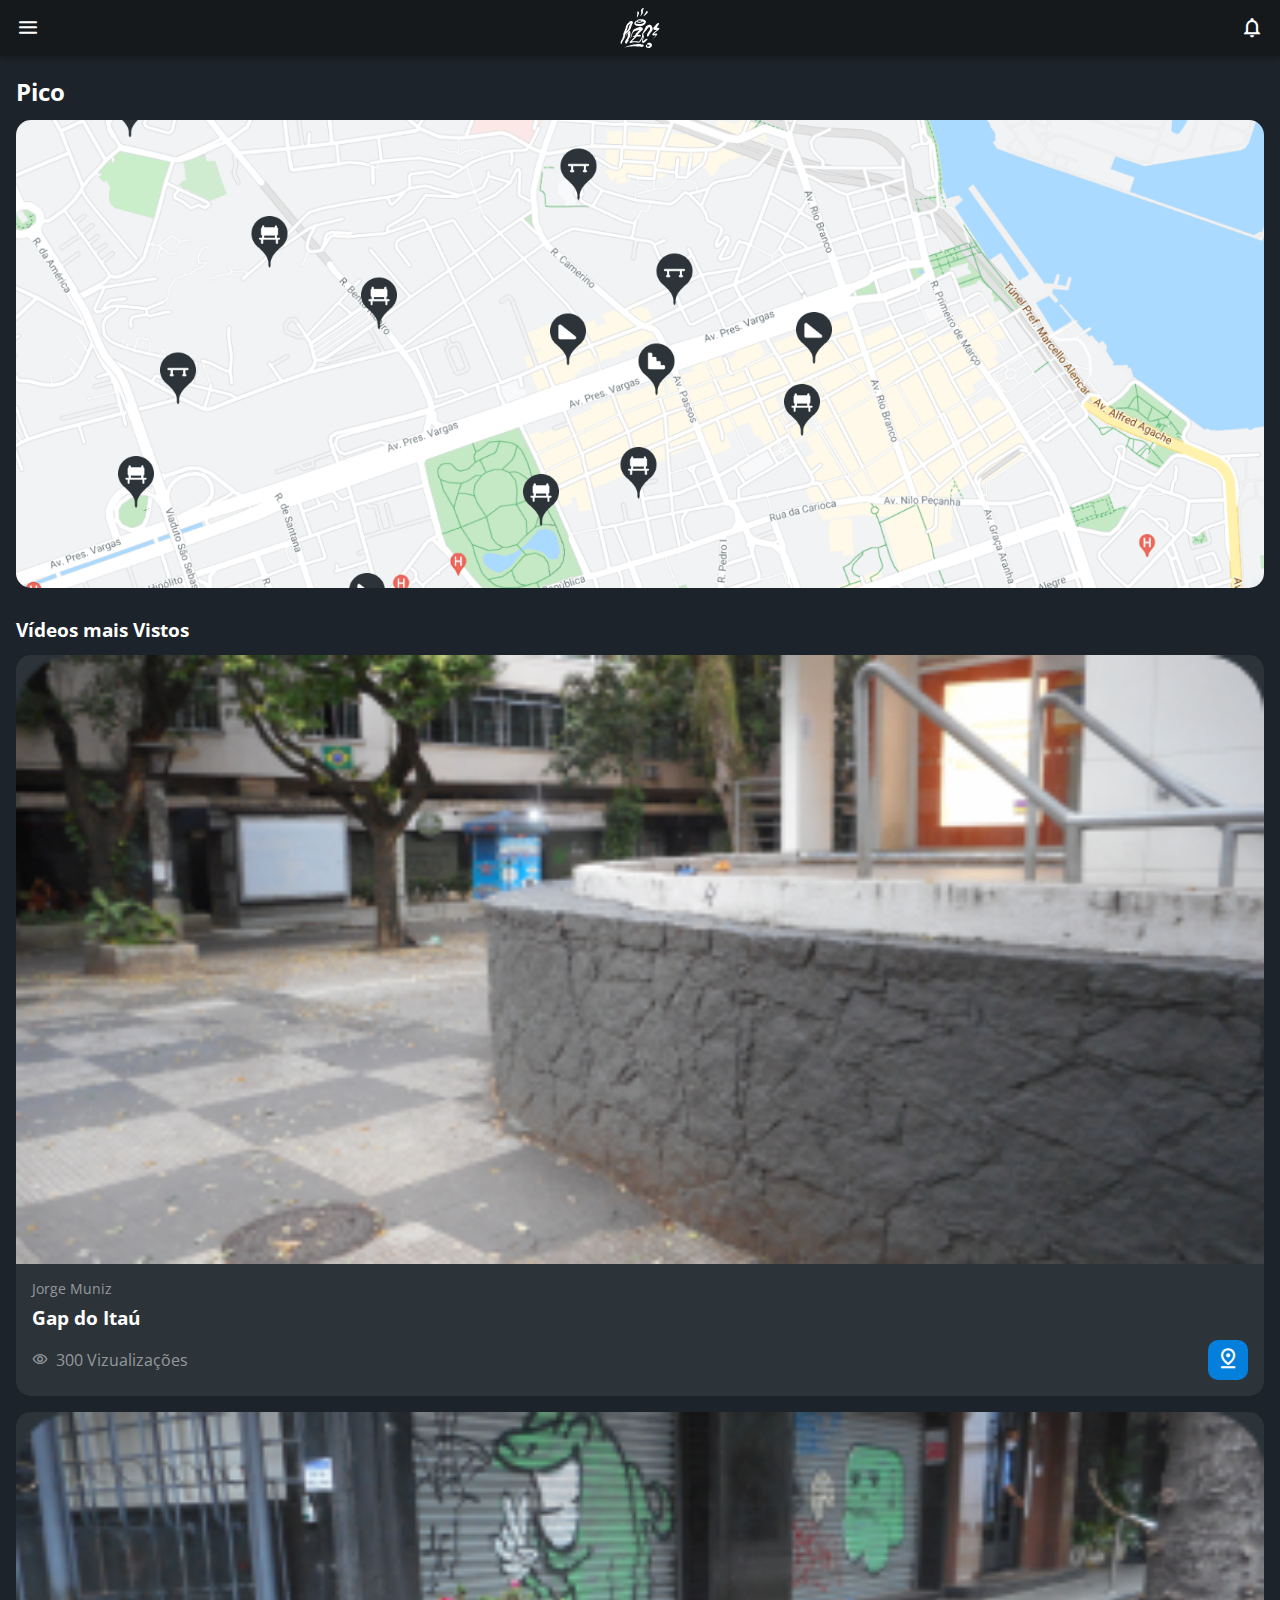
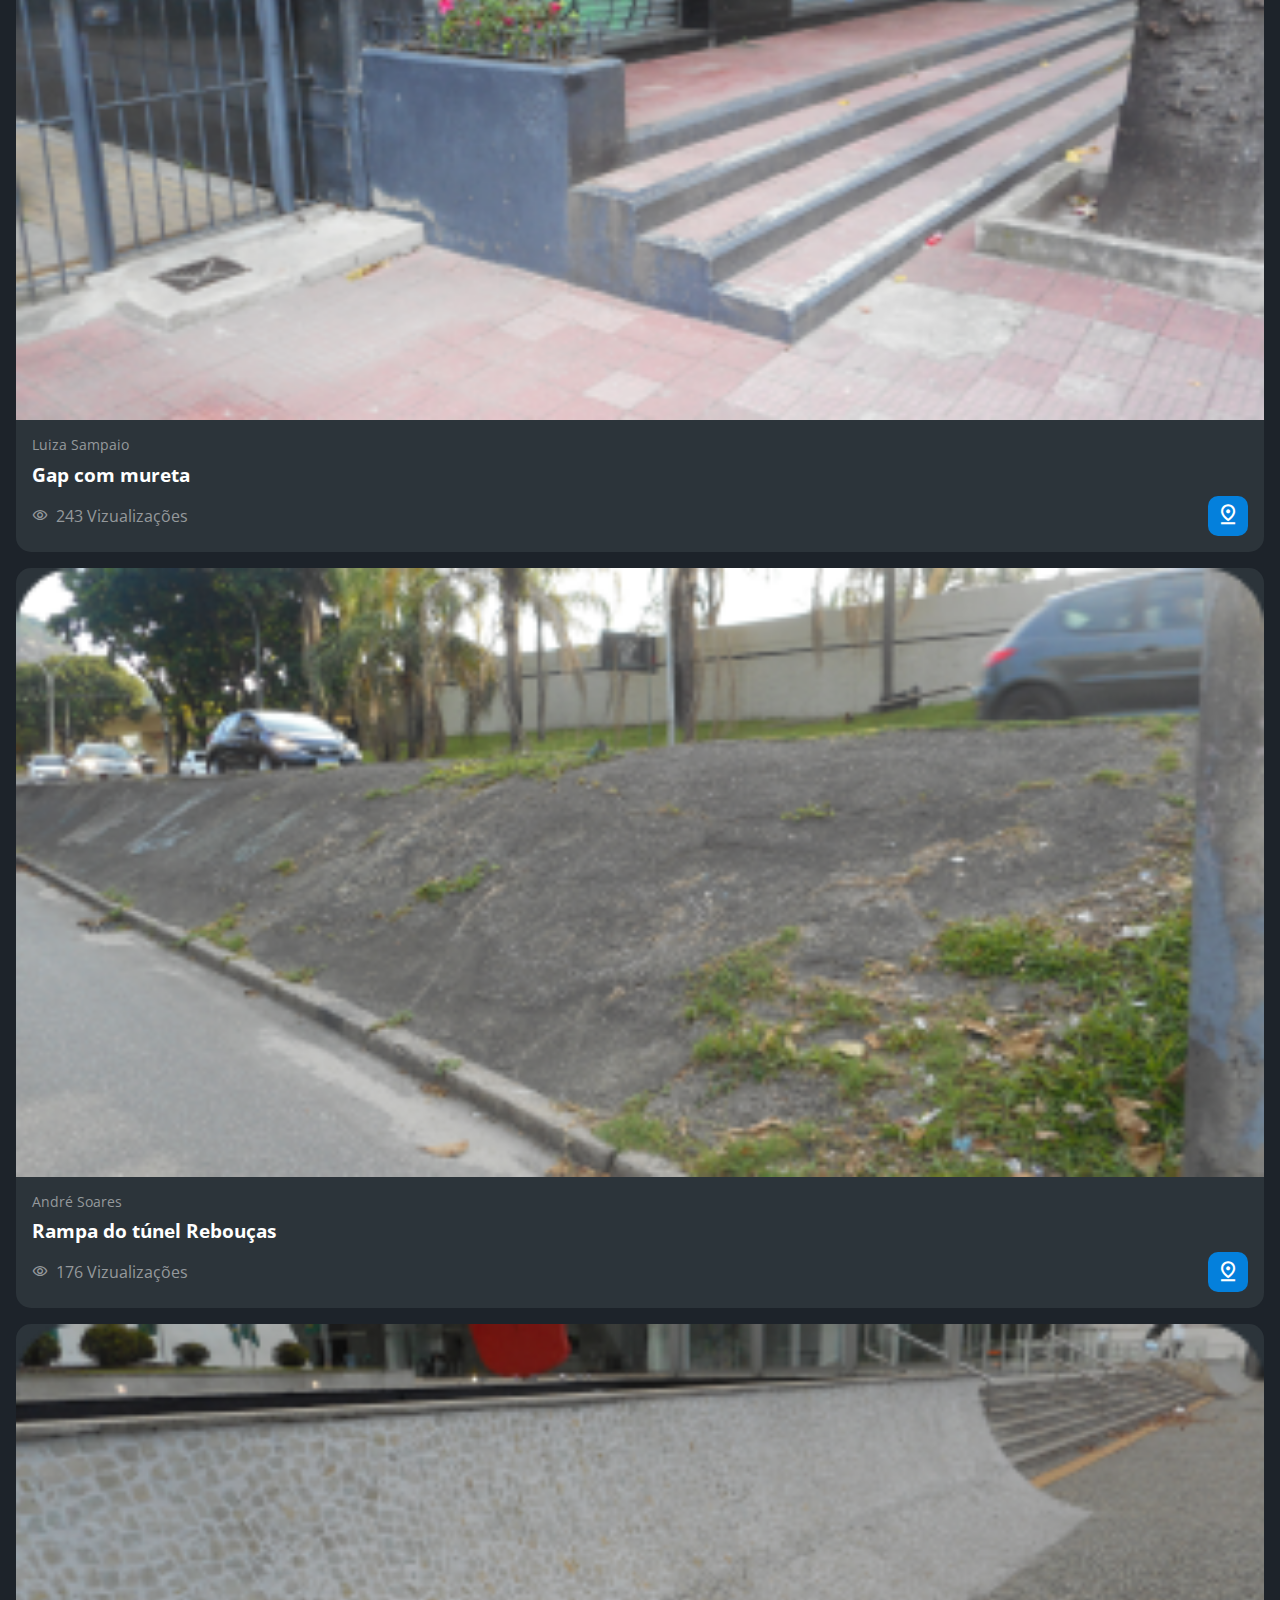
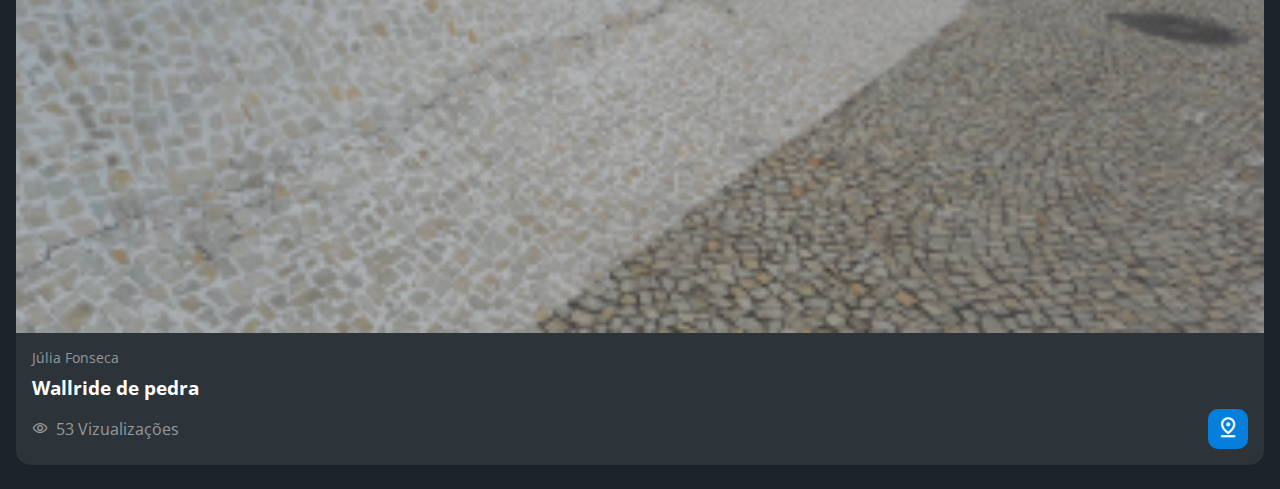
==== Web/pico.html @ 44b60551 "Create Pico Page" ====
<!DOCTYPE html>
<html lang="pt-br">
<head>
    <meta charset="UTF-8">
    <meta http-equiv="X-UA-Compatible" content="IE=edge">
    <meta name="viewport" content="width=device-width, initial-scale=1.0">
    <title>HZC | Pico</title>
    <link rel="preconnect" href="https://fonts.googleapis.com">
    <link rel="preconnect" href="https://fonts.gstatic.com" crossorigin>
    <link rel="stylesheet" href="https://fonts.googleapis.com/css2?family=Open+Sans:wght@400;600;700&display=swap">
    <link rel="stylesheet" href="assets/css/reset.css">
    <link rel="stylesheet" href="assets/css/style.css">
</head>
<body class="body">
    <header class="cabecalho">
        <button class="cabecalho__menu" aria-label="Menu"><i></i></button>
        <img src="assets/img/logo.svg" alt="Logotipo da HZC" class="cabecalho__logo">
        <button class="cabecalho__notificacao" aria-label="Notificação"><i></i></button>
    </header>
    <nav class="menu-lateral">
        <img src="assets/img/logo.svg" alt="Logo lateral" class="menu-lateral__logo">
        <a href="./index.html" class="menu-lateral__link menu-lateral__link--inicio">Inicio</a>
        <a href="#" class="menu-lateral__link menu-lateral__link--videos">Vídeos</a>
        <a href="#" class="menu-lateral__link menu-lateral__link--picos menu-lateral__link--ativo">Picos</a>
        <a href="#" class="menu-lateral__link menu-lateral__link--integrantes">Integrantes</a>
        <a href="#" class="menu-lateral__link menu-lateral__link--camisas">Camisas</a>
        <a href="#" class="menu-lateral__link menu-lateral__link--pinturas">Pinturas</a>
    </nav>
    <main class="principal">
        <h2 class="titulo-pagina">Pico</h2>
        <article class="mapa mapa--destaque mapa--picos">
        </article>
    <section class="secao secao-videos">
        <h3 class="titulo-secao">Vídeos mais Vistos</h3>
        <article class="cartao">
            <img src="assets/img/Rectangle 5.png" alt="Video 1" class="cartao__imagem">
            <div class="cartao__conteudo">
                <p class="cartao__perfil">Jorge Muniz</p>
                <h3 class="cartao__titulo">Gap do Itaú</h3>
                <p class="cartao__info cartao__info--vizualizacao">300 Vizualizações</p>
                <button class="cartao__botao cartao__botao--local" aria-label="Botao de Local"></button>
            </div>
        </article>
        <article class="cartao">
            <img src="assets/img/Rectangle 5 (1).png" alt="Video 1" class="cartao__imagem">
            <div class="cartao__conteudo">
                <p class="cartao__perfil">Luiza Sampaio</p>
                <h3 class="cartao__titulo">Gap com mureta</h3>
                <p class="cartao__info cartao__info--vizualizacao">243 Vizualizações</p>
                <button class="cartao__botao cartao__botao--local" aria-label="Botao de Local"></button>
            </div>
        </article>
        <article class="cartao">
            <img src="assets/img/Rectangle 5 (2).png" alt="Video 1" class="cartao__imagem">
            <div class="cartao__conteudo">
                <p class="cartao__perfil">André Soares</p>
                <h3 class="cartao__titulo">Rampa do túnel Rebouças</h3>
                <p class="cartao__info cartao__info--vizualizacao">176 Vizualizações</p>
                <button class="cartao__botao cartao__botao--local" aria-label="Botao de Local"></button>
            </div>
        </article>
        <article class="cartao">
            <img src="assets/img/Rectangle 5 (3).png" alt="Video 1" class="cartao__imagem">
            <div class="cartao__conteudo">
                <p class="cartao__perfil">Júlia Fonseca</p>
                <h3 class="cartao__titulo">Wallride de pedra</h3>
                <p class="cartao__info cartao__info--vizualizacao">53 Vizualizações</p>
                <button class="cartao__botao cartao__botao--local" aria-label="Botao de Local"></button>
            </div>
        </article>
    </section>
    </main>

    <script src="index.js"></script>
</body>
</html>
---- Web/assets/css/style.css ----
@font-face {
  font-family: "icones";
  src: url(../font/icones.ttf);
}

body {
  background-color: #1d232a;
  font-family: "Open Sans", "icones", sans-serif;
  color: #ffffff;
  transition: all 0.5s;
}


.cabecalho {
  display: flex;
  justify-content: space-between;
  align-items: center;
  background-color: #15191c;
  padding: 8px 16px;
  box-shadow: 0px 4px 4px rgba(0, 0, 0, 0.16);
}

.cabecalho__menu i::before {
  content: "\e904";
  font-size: 24px;
}

.cabecalho__notificacao i::before {
  content: "\e906";
  font-size: 24px;
}

.cabecalho__logo {
  width: 40px;
}

.menu-lateral{
  display: flex;
  flex-direction: column;
  background-color: #15191c;
  width: 60vw;
  height: 100vh;

  position: absolute;
  left: -100vw;
  transition: .25s;
}
 
.menu-lateral--ativo{
  left:0;
  transition: .25s;
}

.menu-lateral__logo{
  width: 118px;
  align-self: center;
  padding: 16px;
}

.menu-lateral__link{
  height: 64px;
  color: #95999C;
  padding-left: 64px;
  display: flex;
  align-items: center;
}

.menu-lateral__link--ativo{
  color: white;
  padding-left: 56px;
  border-left: 8px solid white;
}


.menu-lateral__link::before {
  width: 24px;
  height: 24px;
  font-size: 24px;
  position: absolute;
  left: 24px;
}

.menu-lateral__link--inicio::before {
  content: "\e902";
}

.menu-lateral__link--videos::before {
  content: "\e90e";
}

.menu-lateral__link--picos::before {
  content: "\e909";
}

.menu-lateral__link--integrantes::before {
  content: "\e903";
}

.menu-lateral__link--camisas::before {
  content: "\e900";
}

.menu-lateral__link--pinturas::before {
  content: "\e90a";
}

.principal{
  padding: 24px 16px;
  display: grid;
  gap: 16px;
}

.titulo-pagina{
  font-size: 1.5rem;
  font-weight: 700;
}

.mapa{
  border-radius: 15px;
  overflow: hidden;
}
.mapa__imagem{
  width: 960px;
  height: 500px;
}
.mapa--destaque{
  margin-bottom: 16px;
}
.mapa--picos{
  width: 100%;
  height: 468px;
  background-image: url(../img/mapa-picos.png);
  background-size: cover;
  background-repeat: no-repeat;
  background-position: center;
  border-radius: 15px;
}

.titulo-secao {
  font-size: 1.2rem;
  font-weight: 700;
  transition: all 0.25s;
}

.secao {
  display: grid;
  gap: 16px;
}

.cartao{
  width: 100%;
  border-radius: 15px;
  overflow: hidden;
  background-color: #2c343a;
}

.cartao__conteudo {
  padding: 16px;
  display: grid;
  grid-template-columns: auto 1fr;
  gap: 12px;
}

.cartao__titulo{
  font-size: 1.2rem;
  font-weight: 700;
  grid-column: span 2;
}
.cartao__perfil{
  color: #95999c;
  font-size: 0.9rem;
  grid-column: span 2;
}

.cartao__info {
  display: flex;
  align-items: center;
  color: #95999c;
}

.cartao__info--vizualizacao::before {
  content: "\e90f";
  margin-right: 8px;
}



.cartao__botao {
  display: flex;
  justify-content: center;
  align-items: center;
  background-color: #0480dc;
  width: 40px;
  height: 40px;
  border-radius: 10px;
  font-size: 0.9rem;
  justify-self: flex-end;
}


.cartao__botao--local::before {
  content: "\e909";
  font-size: 24px;
}
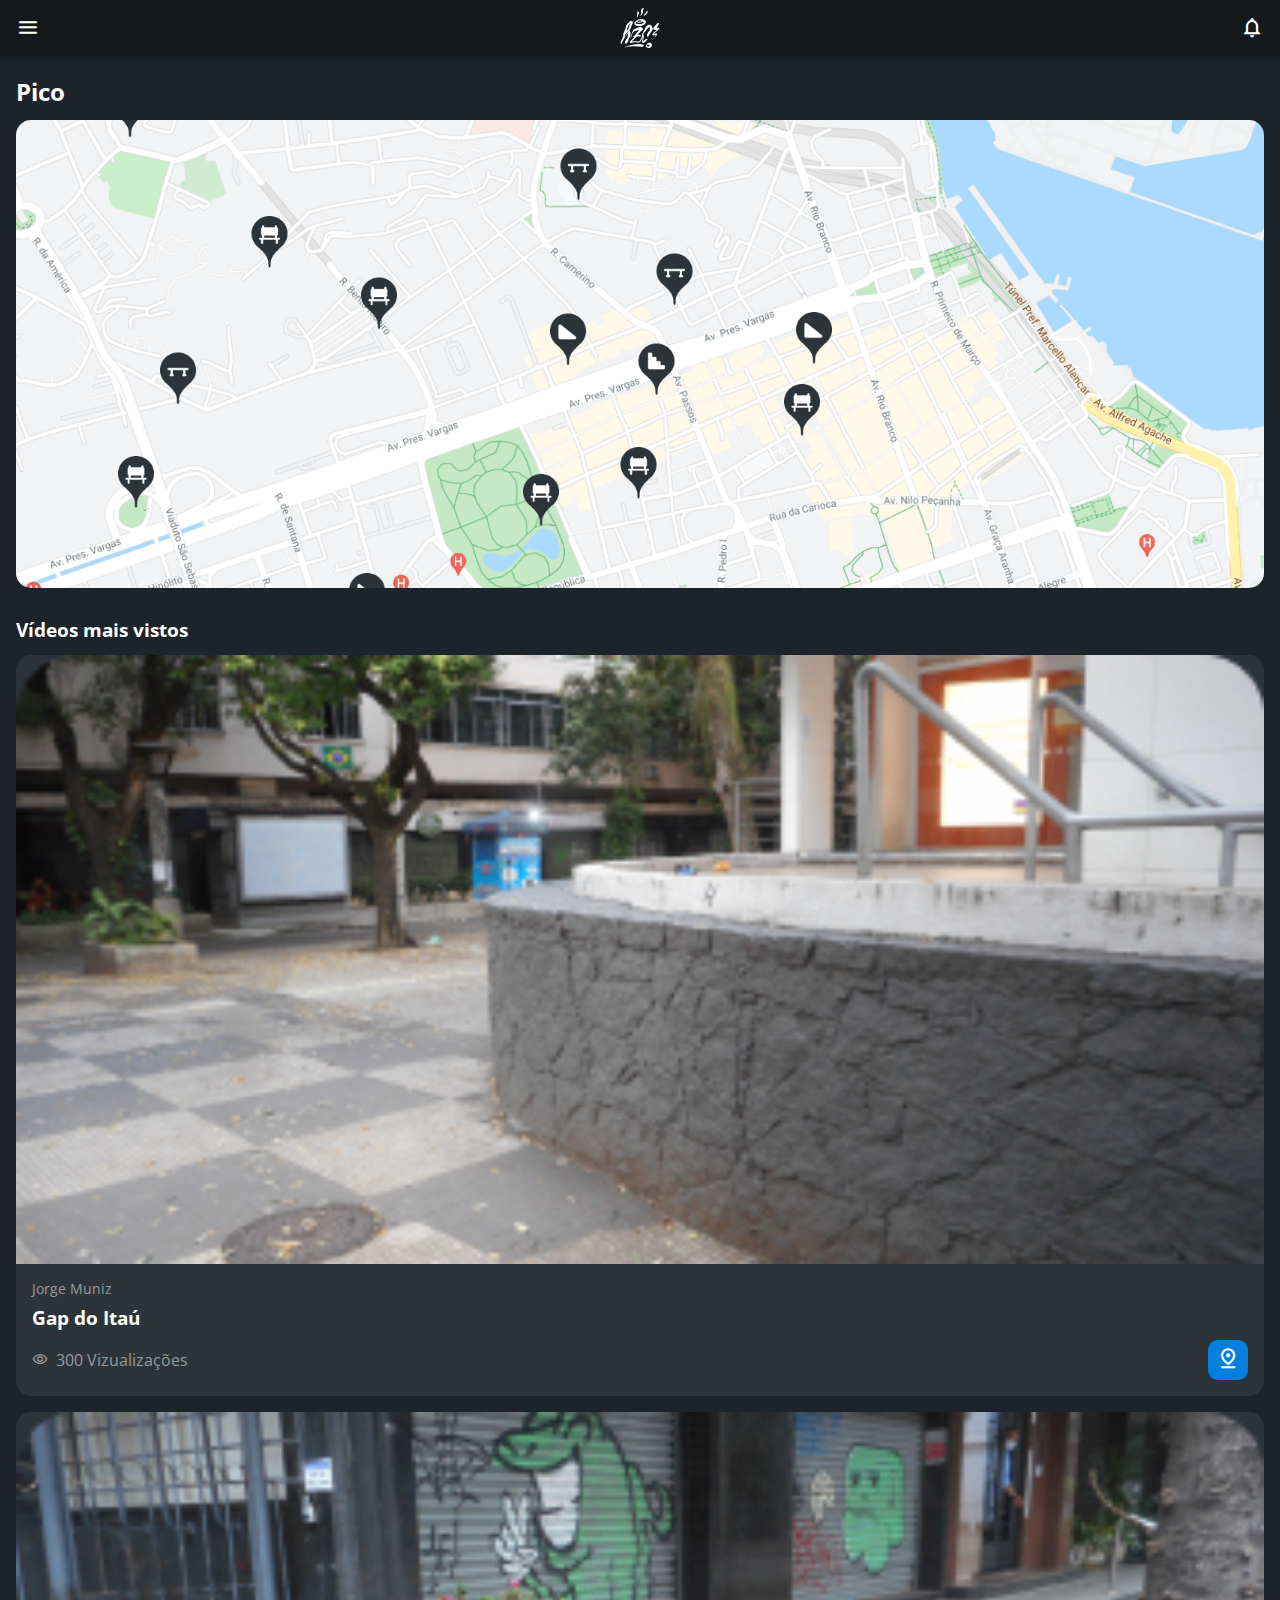
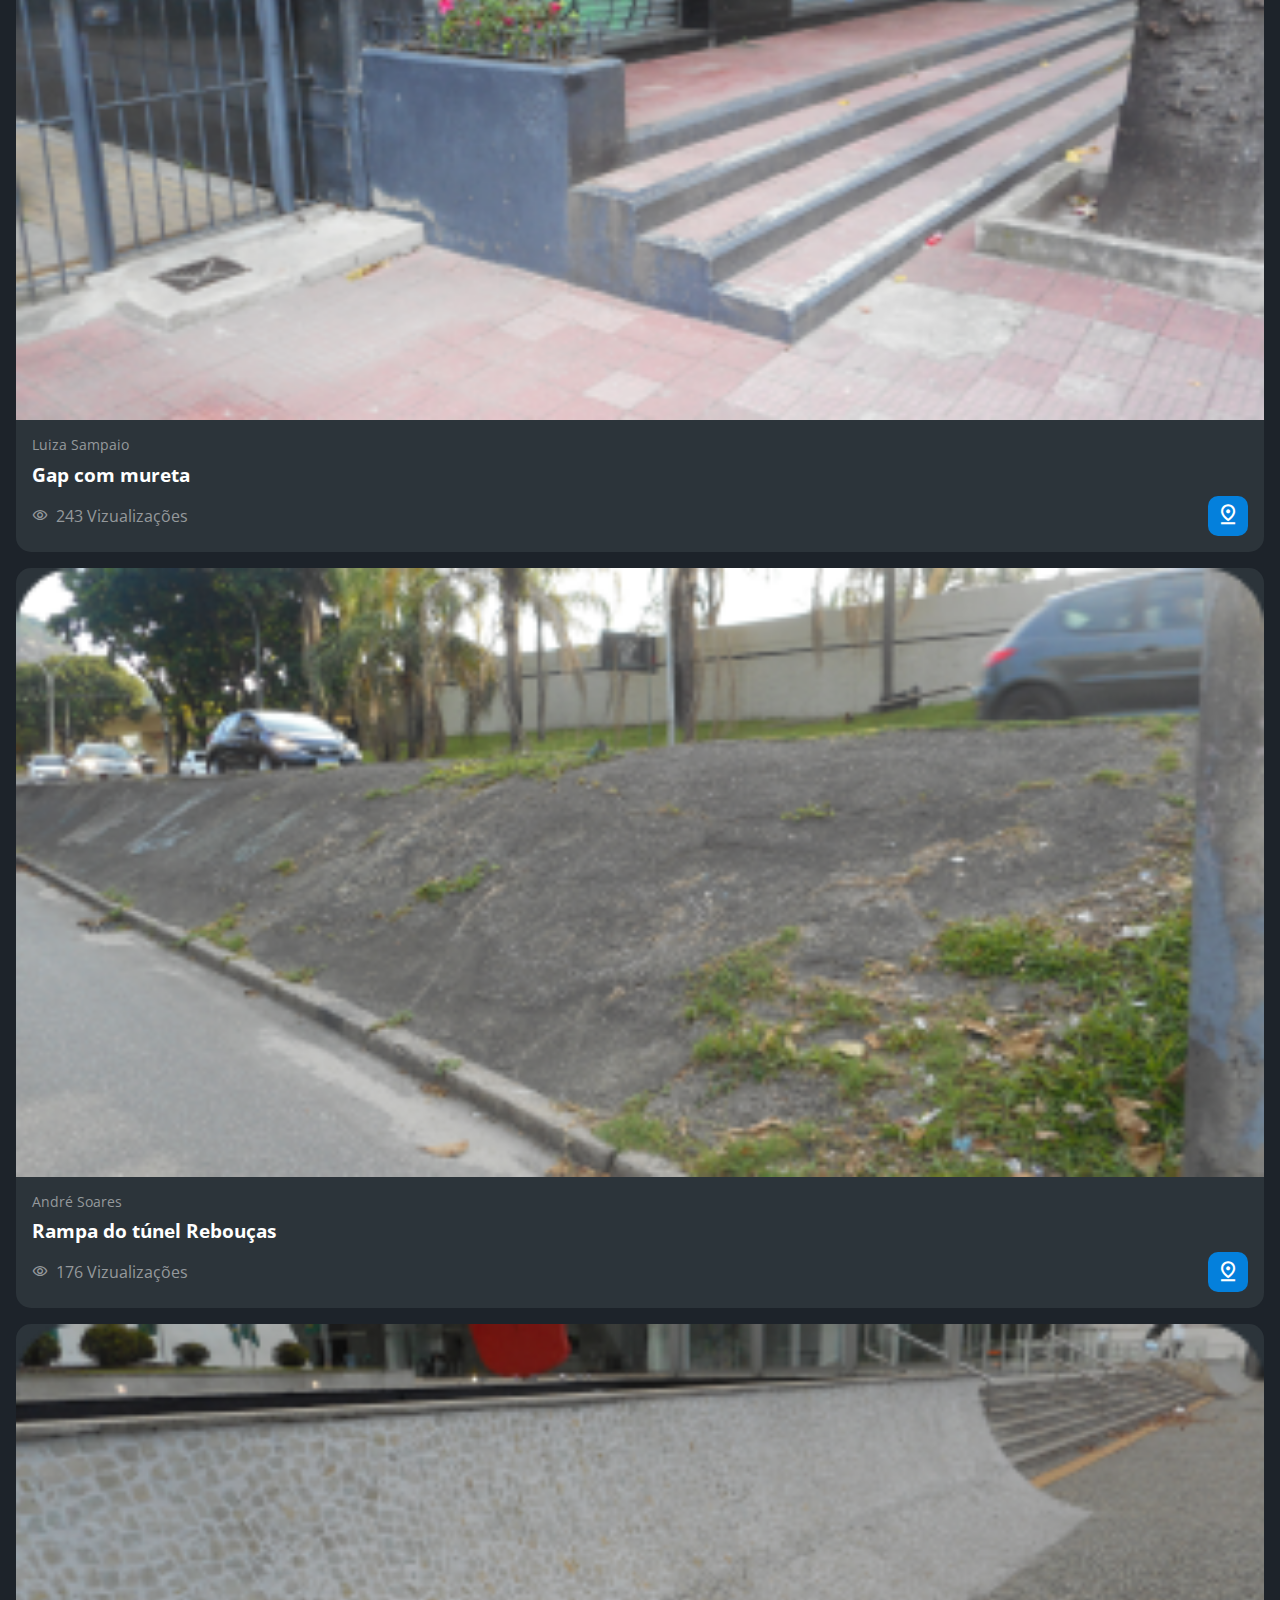
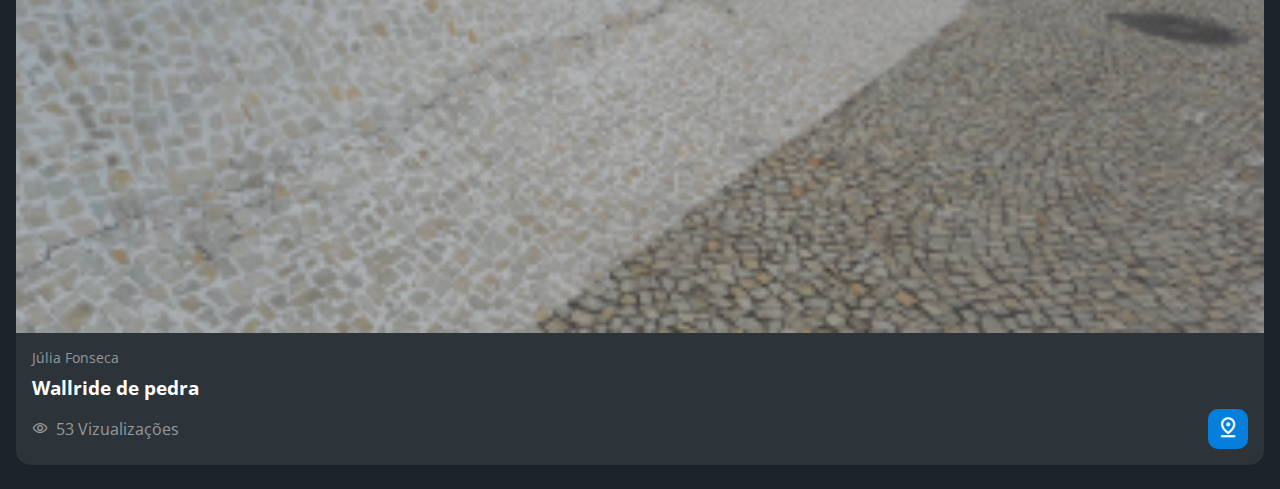
==== commit c3499790: "Finish Page Pico Mobile/Web" ====
--- a/Web/pico.html
+++ b/Web/pico.html
@@ -15,6 +15,7 @@
     <header class="cabecalho">
         <button class="cabecalho__menu" aria-label="Menu"><i></i></button>
         <img src="assets/img/logo.svg" alt="Logotipo da HZC" class="cabecalho__logo">
+        <p class="cabecalho__perfil">Bruno Lopes</p>
         <button class="cabecalho__notificacao" aria-label="Notificação"><i></i></button>
     </header>
     <nav class="menu-lateral">
@@ -30,8 +31,51 @@
         <h2 class="titulo-pagina">Pico</h2>
         <article class="mapa mapa--destaque mapa--picos">
         </article>
+
+        <article class="cartao cartao--favoritos favoritos">
+            <h3 class="cartao__titulo">Favoritos</h3>
+            <a href="#" class="cartao__link">Ver todos</a>
+            <ul class="cartao__lista">
+                <li class="cartao__item">
+                    <img src="assets/img/Rectangle 97 (6).png" alt="Thumbnail" class="cartao__item-thumbnail">
+                    <h4 class="cartao__item-titulo">Wallride da FGP</h4>
+                    <p class="cartao__item-perfil">Bruno Lopez</p>
+                </li>
+                <li class="cartao__item">
+                    <img src="assets/img/Rectangle 97 (7).png" alt="Thumbnail" class="cartao__item-thumbnail">
+                    <h4 class="cartao__item-titulo">Borda de valores</h4>
+                    <p class="cartao__item-perfil">Júlia Fonseca</p>
+                </li>
+                <li class="cartao__item">
+                    <img src="assets/img/Rectangle 97 (8).png" alt="Thumbnail" class="cartao__item-thumbnail">
+                    <h4 class="cartao__item-titulo">Wallride do Rebouças</h4>
+                    <p class="cartao__item-perfil">Giovane Colono</p>
+                </li>
+                <li class="cartao__item">
+                    <img src="assets/img/Rectangle 97 (9).png" alt="Thumbnail" class="cartao__item-thumbnail">
+                    <h4 class="cartao__item-titulo">Segundo setor da Praça Mauá</h4>
+                    <p class="cartao__item-perfil">Caio</p>
+                </li>
+                <li class="cartao__item">
+                    <img src="assets/img/Rectangle 97 (10).png" alt="Thumbnail" class="cartao__item-thumbnail">
+                    <h4 class="cartao__item-titulo">Wallride do Rebouças</h4>
+                    <p class="cartao__item-perfil">André Grupon</p>
+                </li>
+                <li class="cartao__item">
+                    <img src="assets/img/Rectangle 97 (11).png" alt="Thumbnail" class="cartao__item-thumbnail">
+                    <h4 class="cartao__item-titulo">Rampa do Parque</h4>
+                    <p class="cartao__item-perfil">Jaqueline Fonseca</p>
+                </li>
+                <li class="cartao__item">
+                    <img src="assets/img/Rectangle 97 (9).png" alt="Thumbnail" class="cartao__item-thumbnail">
+                    <h4 class="cartao__item-titulo">Tubo Praça João</h4>
+                    <p class="cartao__item-perfil">Antonio Carlos</p>
+                </li>
+            </ul>
+        </article>
+
     <section class="secao secao-videos">
-        <h3 class="titulo-secao">Vídeos mais Vistos</h3>
+        <h3 class="titulo-secao">Vídeos mais vistos</h3>
         <article class="cartao">
             <img src="assets/img/Rectangle 5.png" alt="Video 1" class="cartao__imagem">
             <div class="cartao__conteudo">
--- a/Web/assets/css/style.css
+++ b/Web/assets/css/style.css
@@ -9,7 +9,16 @@
   color: #ffffff;
   transition: all 0.5s;
 }
-
+@media screen and (min-width:1440px){
+  body {
+    display: grid;
+    grid-template-columns: auto 1fr;
+  }
+}
+
+.cabecalho__perfil{
+  display: none;
+}
 
 .cabecalho {
   display: flex;
@@ -32,6 +41,55 @@
 
 .cabecalho__logo {
   width: 40px;
+}
+
+@media screen and (min-width: 1440px) {
+  .cabecalho {
+    background-color: #15191c;
+    display: grid;
+    column-gap: 32px;
+    grid-template-columns: 1fr auto;
+    padding: 16px 60px;
+    height: 80px;
+    box-sizing: border-box;
+    grid-column: 2;
+  }
+
+  .cabecalho__menu {
+    display: none;
+  }
+
+  .cabecalho__logo {
+    display: none;
+  }
+
+  .cabecalho__perfil {
+    display: grid;
+    grid-template-columns: repeat(3, auto);
+    column-gap: 8px;
+    align-items: center;
+    justify-self: flex-end;
+    color: #95999c;
+    padding: 8px 32px;
+    border-right: 1px solid #95999c;
+  }
+
+  .cabecalho__perfil::before {
+    content: "";
+    display: block;
+    width: 32px;
+    height: 32px;
+    background-image: url(../img/profile_1.png);
+    background-size: contain;
+    background-repeat: no-repeat;
+    background-position: center;
+  }
+
+  .cabecalho__perfil::after {
+    content: "\e90d";
+    color: #ffffff;
+    font-size: 1.5rem;
+  }
 }
 
 .menu-lateral{
@@ -104,6 +162,15 @@
   content: "\e90a";
 }
 
+@media screen and (min-width:1440px){
+  .menu-lateral{
+    position: static;
+    width: 200px;
+    grid-column: 1;
+    grid-row: 1 / span 2;
+  }
+}
+
 .principal{
   padding: 24px 16px;
   display: grid;
@@ -113,6 +180,85 @@
 .titulo-pagina{
   font-size: 1.5rem;
   font-weight: 700;
+}
+
+.cartao--favoritos {
+  display: none;
+}
+@media screen and (min-width:1440px){
+  .cartao--favoritos .cartao__titulo {
+    grid-column: auto;
+    
+  }
+
+  .cartao__link {
+    font-size: 0.8rem;
+    font-weight: 600;
+    color: #0480dc;
+    justify-self: flex-end;
+  }
+
+  .cartao__lista {
+    display: grid;
+    row-gap: 16px;
+    grid-column: span 2;
+  }
+
+  .cartao__item {
+    display: grid;
+    grid-template-columns: auto 1fr;
+    gap: 8px;
+  }
+
+  .cartao__item-thumbnail {
+    width: 32px;
+    grid-row: span 2;
+  }
+
+  .cartao__item-titulo {
+    font-size: 0.9rem;
+    line-height: 1.2rem;
+    font-weight: 700;
+  }
+
+  .cartao__item-perfil {
+    font-size: 0.8rem;
+    color: #95999c;
+  }
+  .titulo-secao {
+    grid-column: span 4;
+  }
+  .titulo-secao2 {
+    grid-column: span 4;
+  }
+  .cartao--favoritos {
+    display: grid;
+    grid-template-columns: auto auto;
+    align-items: center;
+    row-gap: 30px;
+    width: 256px;
+    padding: 22px;
+    box-sizing: border-box;
+    align-self: flex-start;
+  }
+  .cartao__item-thumbnail {
+    width: 32px;
+    grid-row: span 2;
+}
+}
+
+@media screen and (min-width: 1440px) {
+  .principal {
+    display: grid;
+    grid-template-columns: auto 1fr auto;
+    grid-template-areas:
+      "titulo-pagina titulo-pagina titulo-pagina"
+      "mapa mapa favoritos"
+      "secao-videos secao-videos secao-videos";
+    column-gap: 32px;
+    padding: 16px 60px;
+    grid-column: 2;
+  }
 }
 
 .mapa{
@@ -203,3 +349,26 @@
   font-size: 24px;
 }
 
+
+@media screen and (min-width: 1440px) {
+  .secao {
+    grid-template-columns: repeat(4, 1fr);
+  }
+
+  .titulo-pagina {
+    grid-area: titulo-pagina;
+  }
+  .mapa {
+    grid-area: mapa;
+  }
+
+  .favoritos {
+    grid-area: favoritos;
+  }
+
+  .secao-videos {
+    grid-area: secao-videos;
+  }
+
+}
+
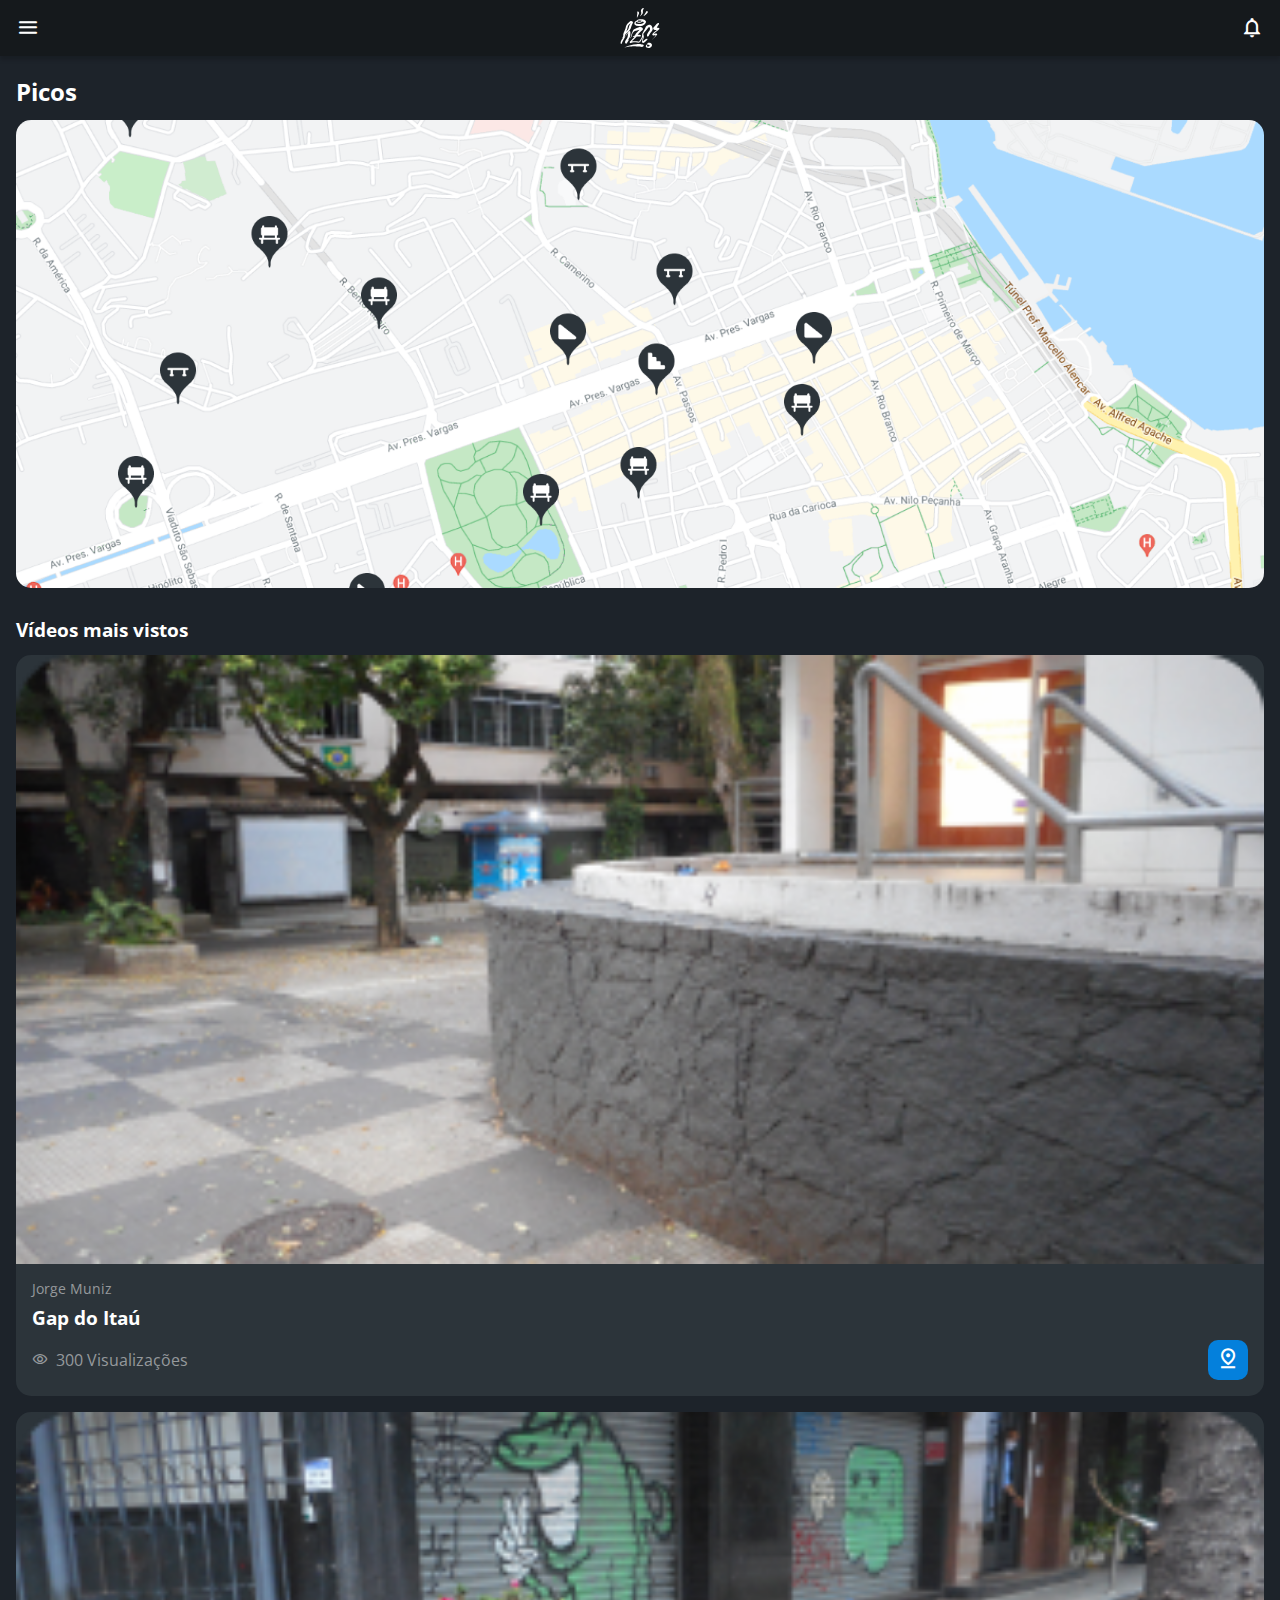
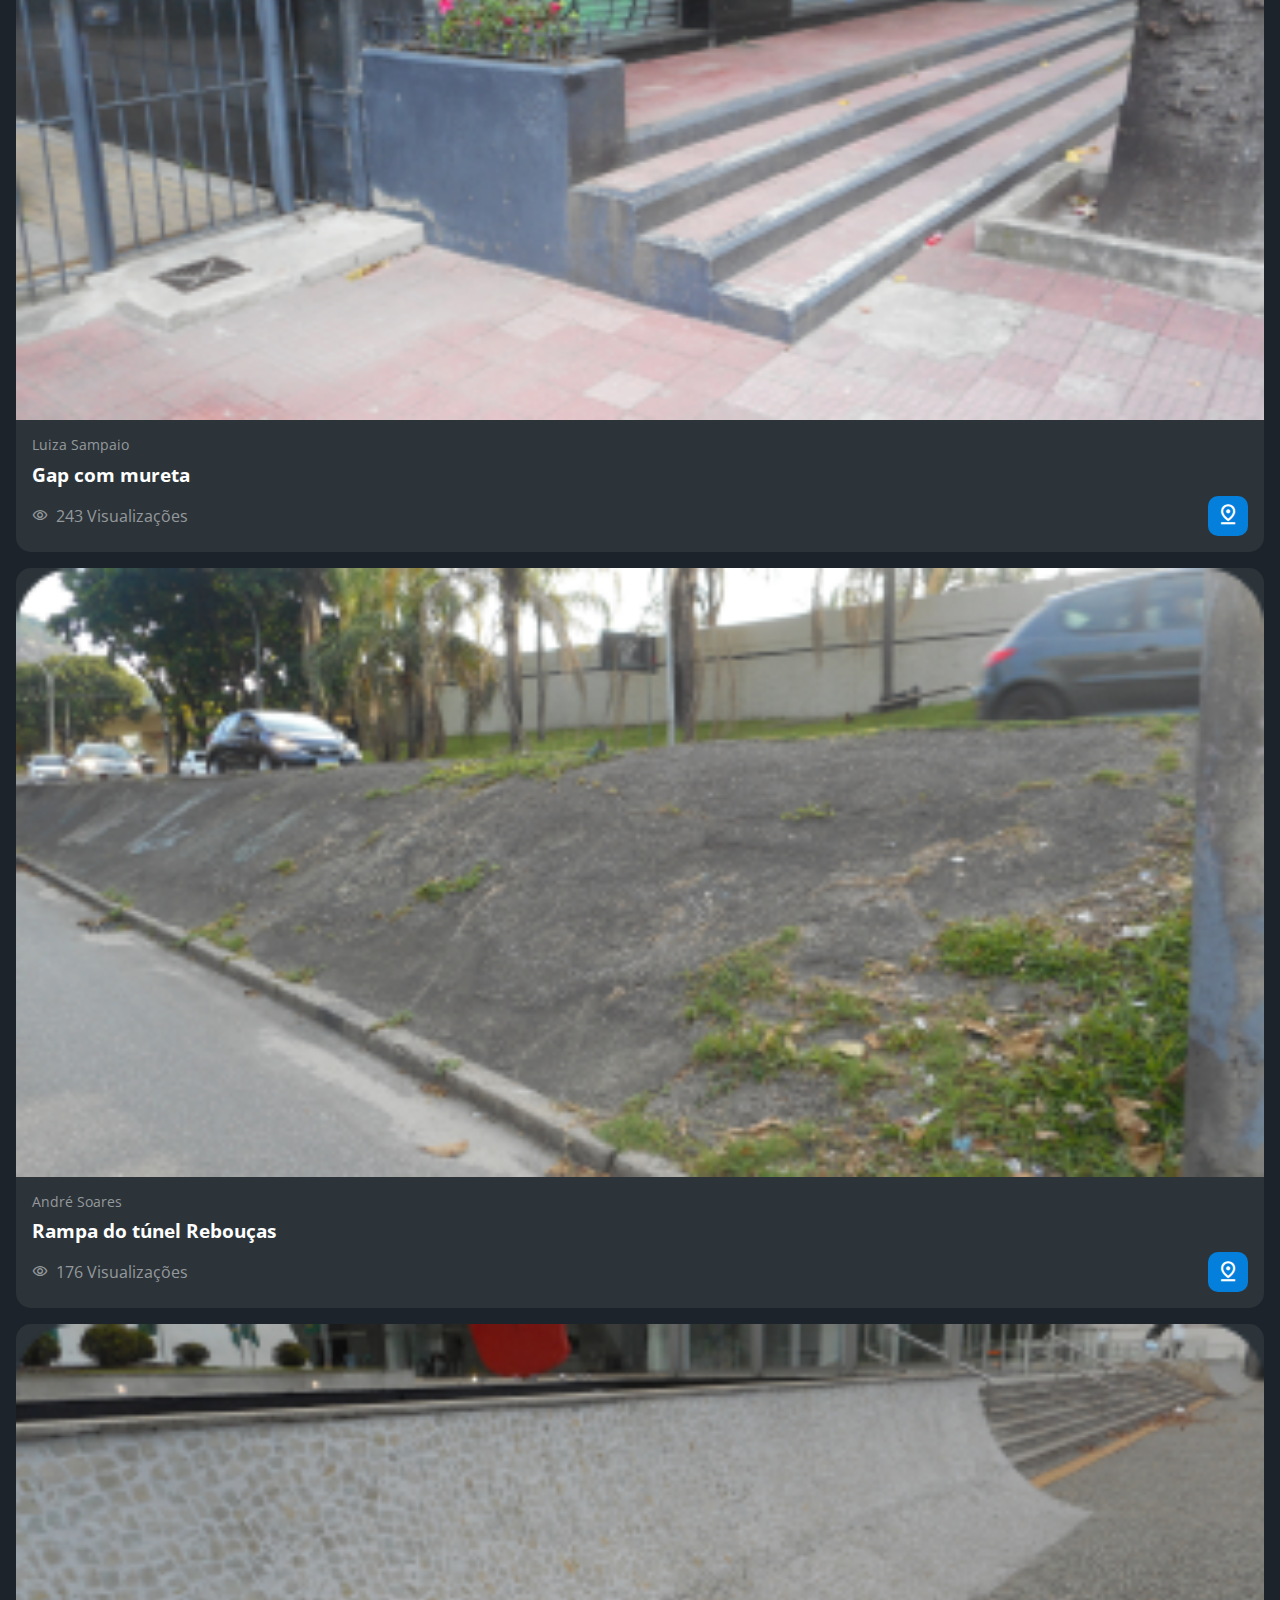
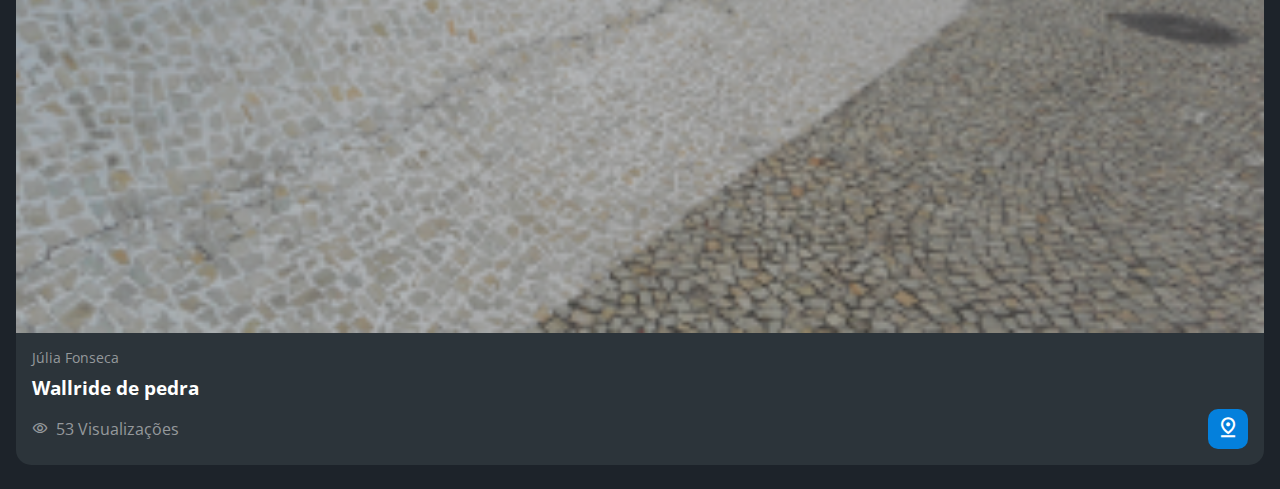
==== commit 508980a4: "Create Picos Page -- 1 / V.Mobile" ====
--- a/Web/pico.html
+++ b/Web/pico.html
@@ -4,7 +4,7 @@
     <meta charset="UTF-8">
     <meta http-equiv="X-UA-Compatible" content="IE=edge">
     <meta name="viewport" content="width=device-width, initial-scale=1.0">
-    <title>HZC | Pico</title>
+    <title>HZC | Picos</title>
     <link rel="preconnect" href="https://fonts.googleapis.com">
     <link rel="preconnect" href="https://fonts.gstatic.com" crossorigin>
     <link rel="stylesheet" href="https://fonts.googleapis.com/css2?family=Open+Sans:wght@400;600;700&display=swap">
@@ -28,7 +28,7 @@
         <a href="#" class="menu-lateral__link menu-lateral__link--pinturas">Pinturas</a>
     </nav>
     <main class="principal">
-        <h2 class="titulo-pagina">Pico</h2>
+        <h2 class="titulo-pagina">Picos</h2>
         <article class="mapa mapa--destaque mapa--picos">
         </article>
 
@@ -81,8 +81,8 @@
             <div class="cartao__conteudo">
                 <p class="cartao__perfil">Jorge Muniz</p>
                 <h3 class="cartao__titulo">Gap do Itaú</h3>
-                <p class="cartao__info cartao__info--vizualizacao">300 Vizualizações</p>
-                <button class="cartao__botao cartao__botao--local" aria-label="Botao de Local"></button>
+                <p class="cartao__info cartao__info--vizualizacao">300 Visualizações</p>
+                <button class="cartao__botao cartao__botao--local" onclick="gopico()" aria-label="Botao de Local"></button>
             </div>
         </article>
         <article class="cartao">
@@ -90,7 +90,7 @@
             <div class="cartao__conteudo">
                 <p class="cartao__perfil">Luiza Sampaio</p>
                 <h3 class="cartao__titulo">Gap com mureta</h3>
-                <p class="cartao__info cartao__info--vizualizacao">243 Vizualizações</p>
+                <p class="cartao__info cartao__info--vizualizacao">243 Visualizações</p>
                 <button class="cartao__botao cartao__botao--local" aria-label="Botao de Local"></button>
             </div>
         </article>
@@ -99,7 +99,7 @@
             <div class="cartao__conteudo">
                 <p class="cartao__perfil">André Soares</p>
                 <h3 class="cartao__titulo">Rampa do túnel Rebouças</h3>
-                <p class="cartao__info cartao__info--vizualizacao">176 Vizualizações</p>
+                <p class="cartao__info cartao__info--vizualizacao">176 Visualizações</p>
                 <button class="cartao__botao cartao__botao--local" aria-label="Botao de Local"></button>
             </div>
         </article>
@@ -108,7 +108,7 @@
             <div class="cartao__conteudo">
                 <p class="cartao__perfil">Júlia Fonseca</p>
                 <h3 class="cartao__titulo">Wallride de pedra</h3>
-                <p class="cartao__info cartao__info--vizualizacao">53 Vizualizações</p>
+                <p class="cartao__info cartao__info--vizualizacao">53 Visualizações</p>
                 <button class="cartao__botao cartao__botao--local" aria-label="Botao de Local"></button>
             </div>
         </article>
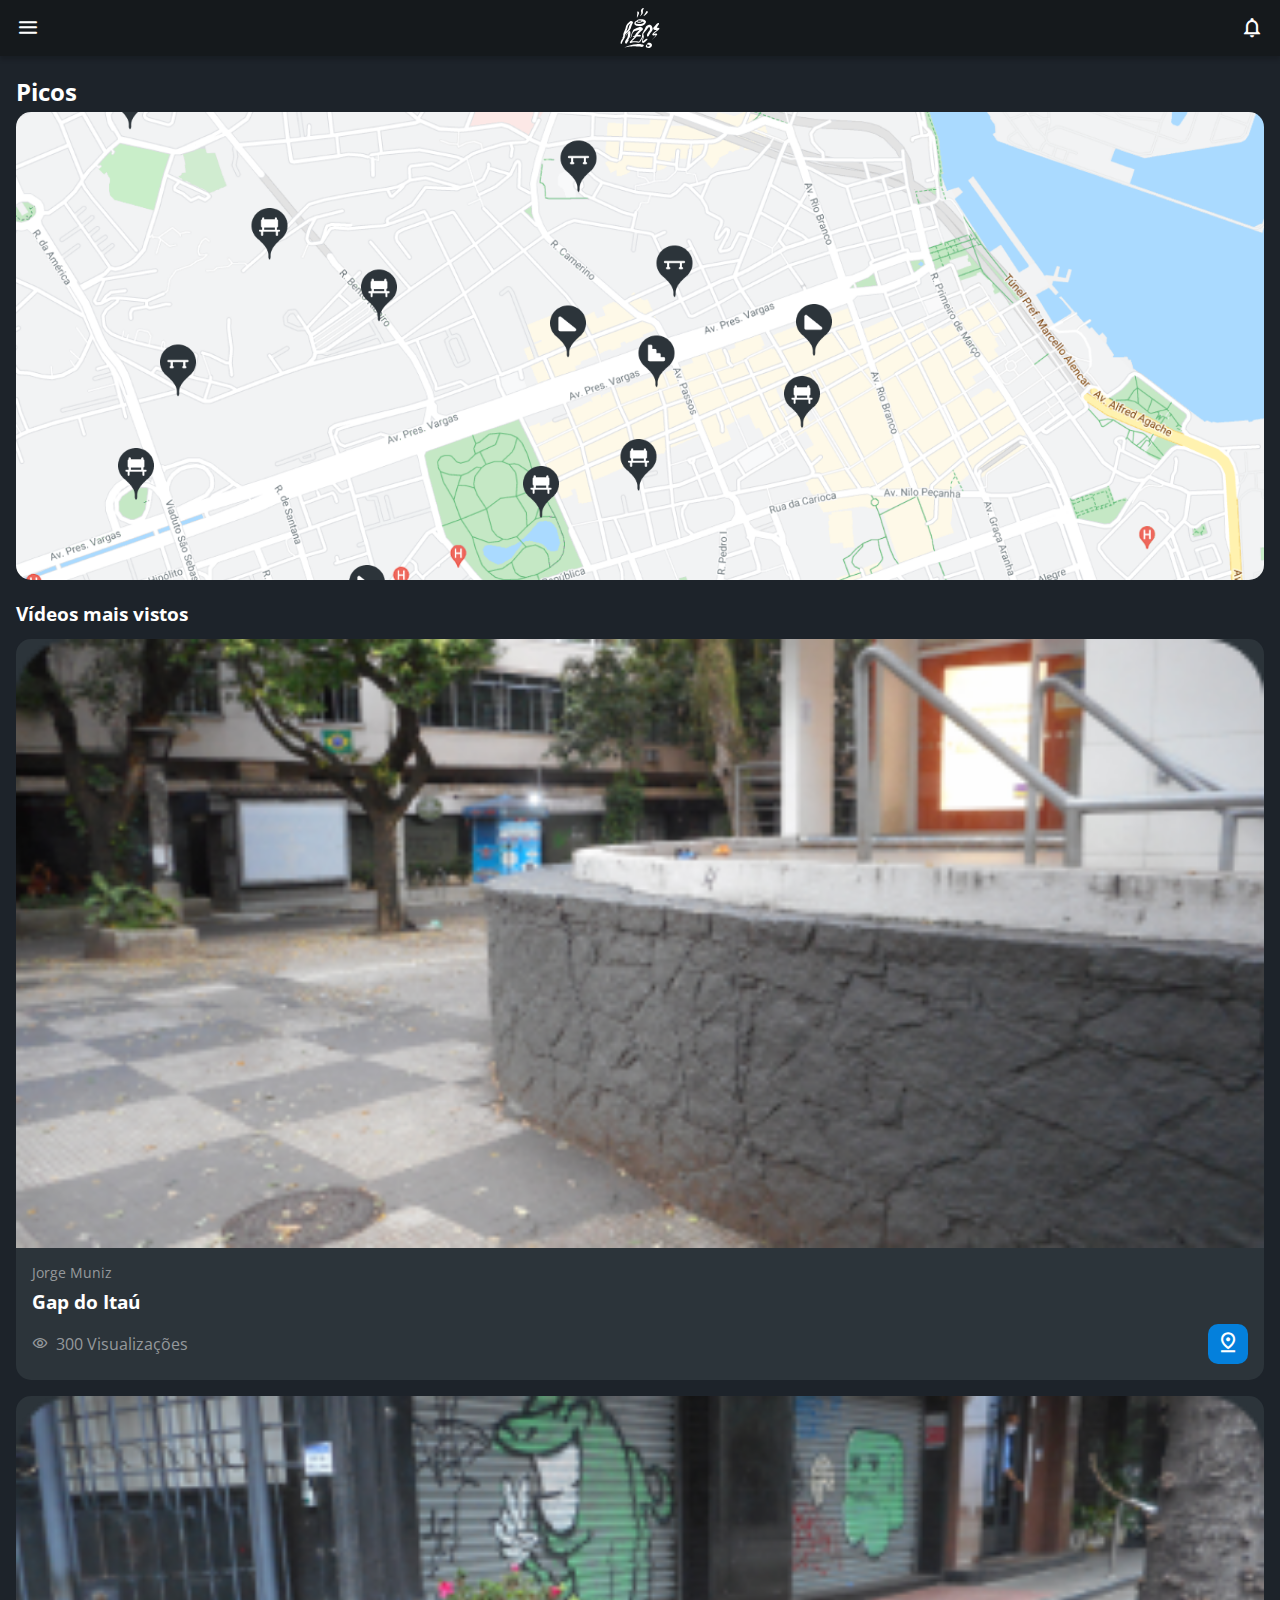
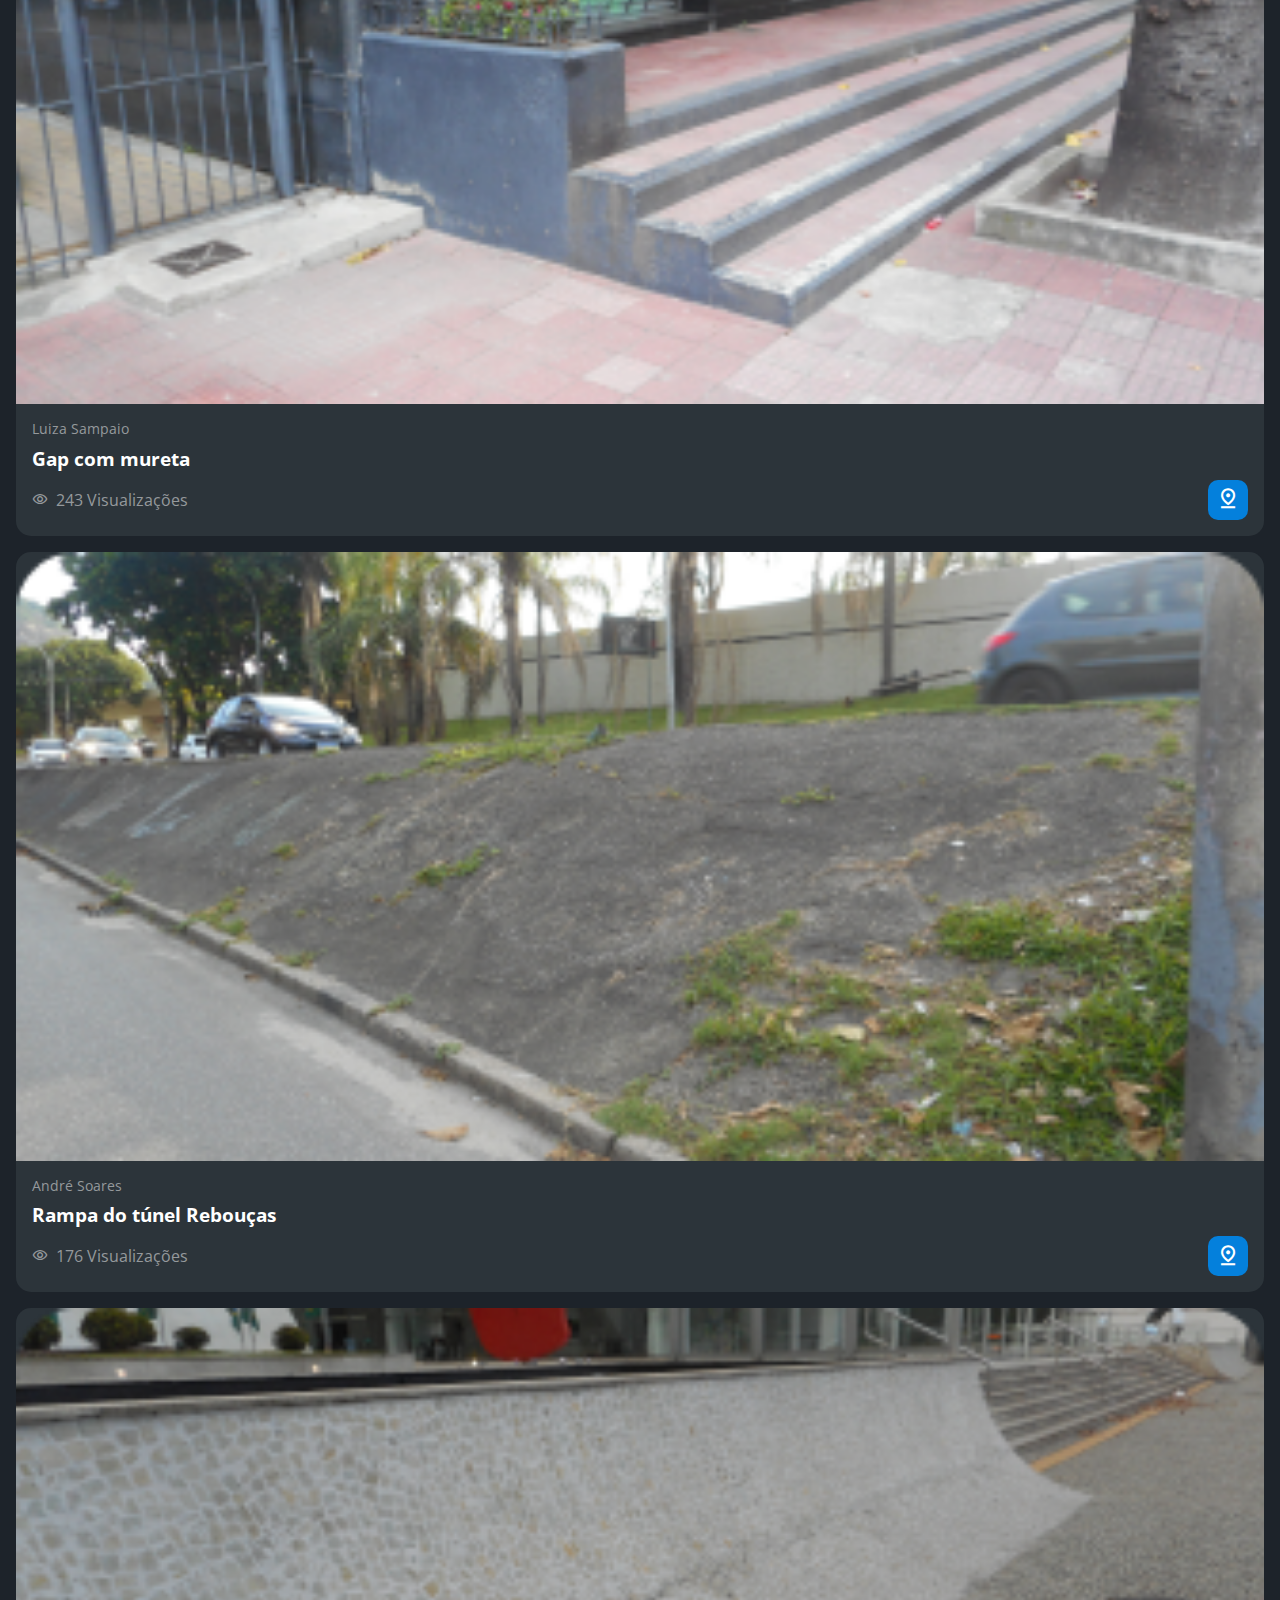
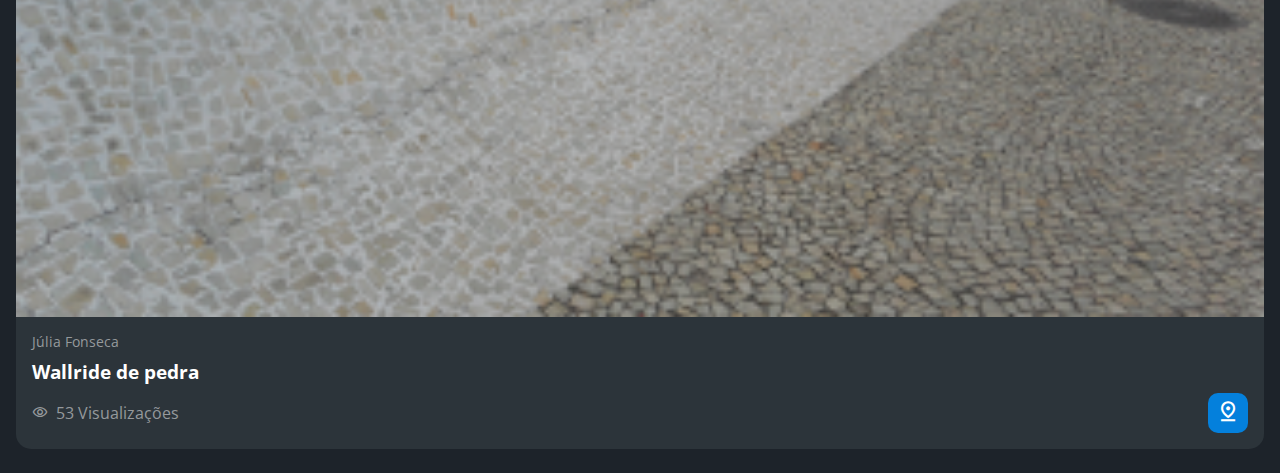
==== commit a62c913a: "Projeto Terminado" ====
--- a/Web/pico.html
+++ b/Web/pico.html
@@ -21,11 +21,9 @@
     <nav class="menu-lateral">
         <img src="assets/img/logo.svg" alt="Logo lateral" class="menu-lateral__logo">
         <a href="./index.html" class="menu-lateral__link menu-lateral__link--inicio">Inicio</a>
-        <a href="#" class="menu-lateral__link menu-lateral__link--videos">Vídeos</a>
+        <a href="./videos.html" class="menu-lateral__link menu-lateral__link--videos">Vídeos</a>
         <a href="#" class="menu-lateral__link menu-lateral__link--picos menu-lateral__link--ativo">Picos</a>
-        <a href="#" class="menu-lateral__link menu-lateral__link--integrantes">Integrantes</a>
-        <a href="#" class="menu-lateral__link menu-lateral__link--camisas">Camisas</a>
-        <a href="#" class="menu-lateral__link menu-lateral__link--pinturas">Pinturas</a>
+        
     </nav>
     <main class="principal">
         <h2 class="titulo-pagina">Picos</h2>
--- a/Web/assets/css/style.css
+++ b/Web/assets/css/style.css
@@ -2,12 +2,12 @@
   font-family: "icones";
   src: url(../font/icones.ttf);
 }
+
 
 body {
   background-color: #1d232a;
   font-family: "Open Sans", "icones", sans-serif;
   color: #ffffff;
-  transition: all 0.5s;
 }
 @media screen and (min-width:1440px){
   body {
@@ -174,7 +174,8 @@
 .principal{
   padding: 24px 16px;
   display: grid;
-  gap: 16px;
+  gap: 8px;
+  animation: fade 1s ease-in-out;
 }
 
 .titulo-pagina{
@@ -298,6 +299,19 @@
   border-radius: 15px;
   overflow: hidden;
   background-color: #2c343a;
+  
+}
+
+@keyframes fade {
+  from {
+   opacity: 0;
+   margin-top: 10%;
+  }
+
+  to {
+    opacity: 1;
+    margin-top: 0;
+  }
 }
 
 .cartao__conteudo {
@@ -328,8 +342,6 @@
   content: "\e90f";
   margin-right: 8px;
 }
-
-
 
 .cartao__botao {
   display: flex;
